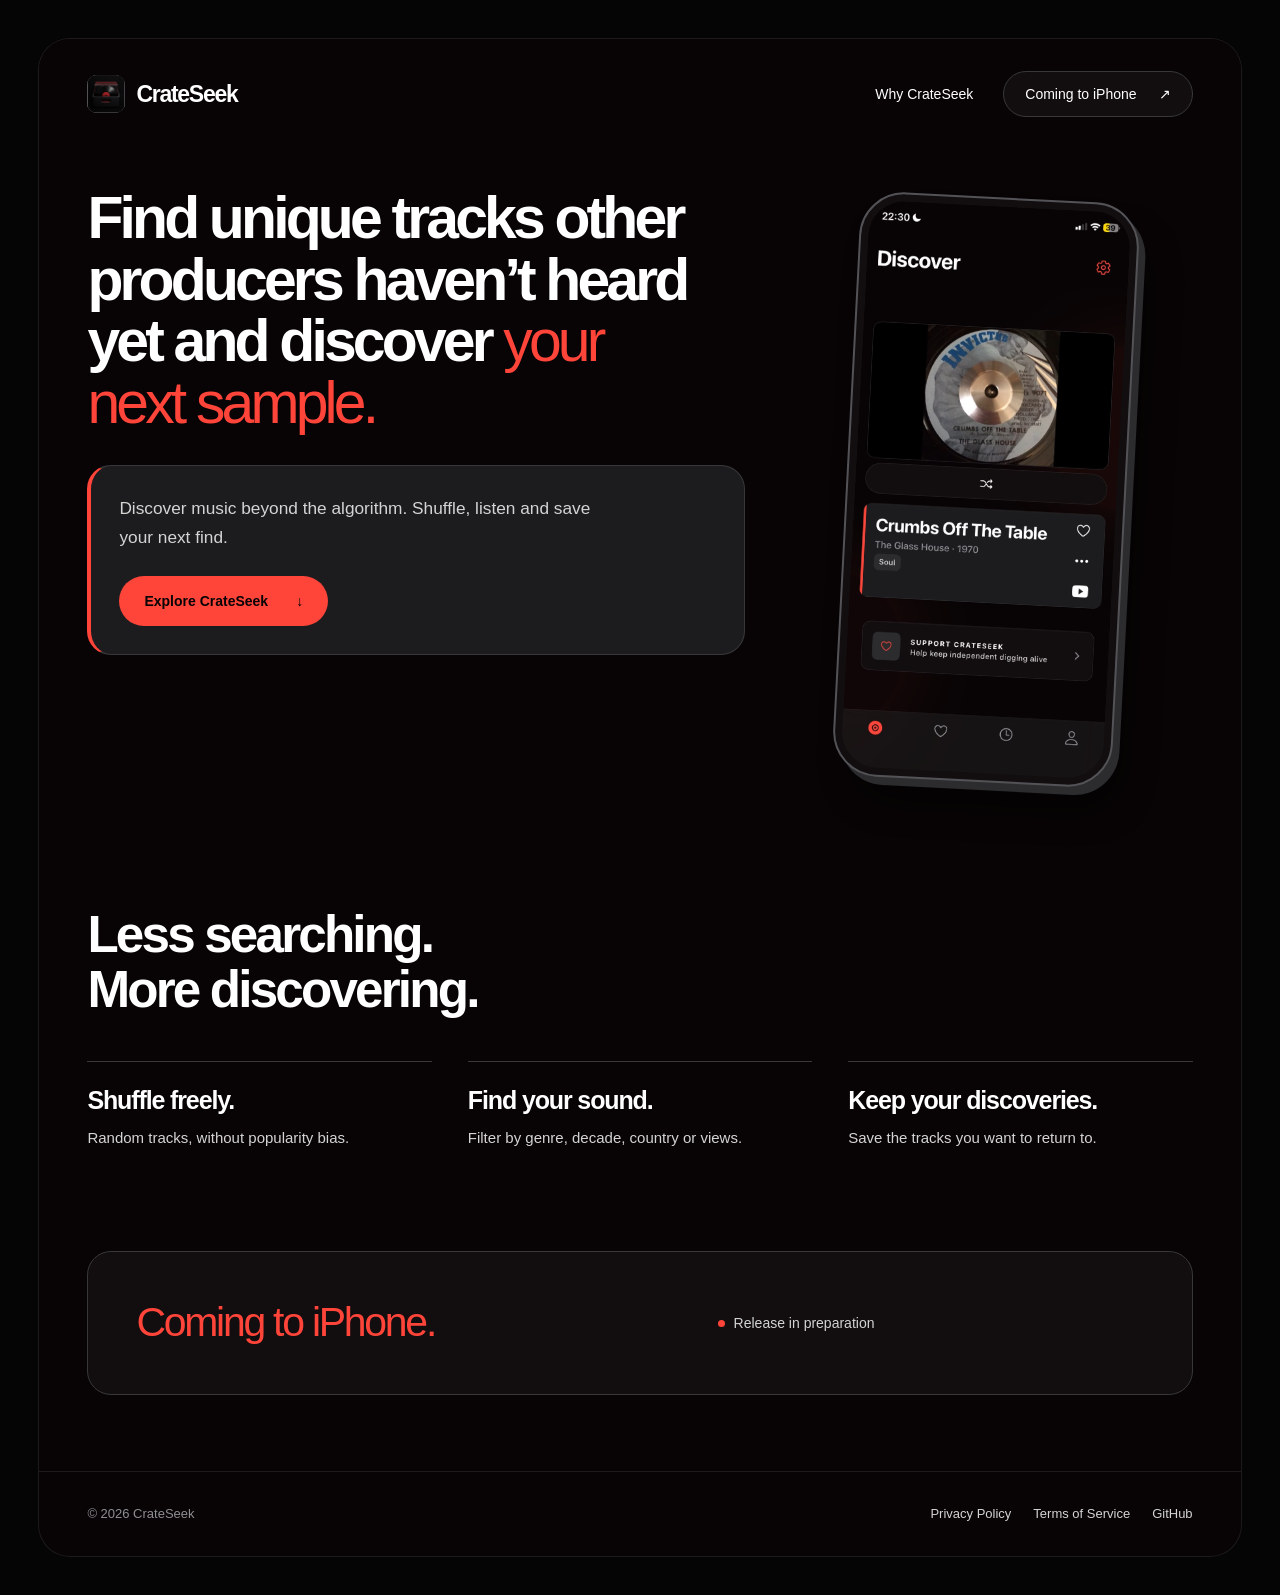
==== index.html @ 4b27d601 "feat: publish CrateSeek website" ====
<!doctype html>
<html lang="en">
<head>
  <meta charset="utf-8">
  <meta name="viewport" content="width=device-width, initial-scale=1">
  <meta name="theme-color" content="#080405">
  <meta name="description" content="CrateSeek is a random-first sample discovery app for music producers. Dig through playable music without popularity bias.">
  <meta property="og:title" content="CrateSeek — Find tracks other producers have not heard yet">
  <meta property="og:description" content="Random-first sample discovery for producers. Playable tracks, no popularity bias, fewer repeats.">
  <meta property="og:type" content="website">
  <meta property="og:url" content="https://xanderstiekema-alt.github.io/crateseek-site/">
  <meta property="og:image" content="https://xanderstiekema-alt.github.io/crateseek-site/assets/og.png">
  <meta name="twitter:card" content="summary_large_image">
  <title>CrateSeek — Sample discovery without popularity bias</title>
  <link rel="icon" href="assets/favicon.png">
  <link rel="stylesheet" href="site.css">
  <link rel="stylesheet" href="landing.css">
</head>
<body class="landing-page">
  <a class="skip-link" href="#main">Skip to content</a>
  <div class="page-frame">
  <header class="site-header">
    <nav class="nav shell" aria-label="Main navigation">
      <a class="brand" href="index.html" aria-label="CrateSeek home">
        <img src="assets/icon.png" alt="" width="38" height="38">
        <span>CrateSeek</span>
      </a>
      <div class="nav-links">
        <a href="#why">Why CrateSeek</a>
        <a class="nav-primary" href="#availability">Coming to iPhone <span aria-hidden="true">↗</span></a>
      </div>
    </nav>
  </header>

  <main id="main">
    <section class="hero shell">
      <div class="hero-heading">
        <h1>Find unique tracks other producers haven’t heard yet and discover <em>your next sample.</em></h1>
      </div>
      <div class="hero-details">
        <p class="lede">Discover music beyond the algorithm. Shuffle, listen and save your next find.</p>
        <div class="cta-row">
          <a class="button button-primary" href="#why">Explore CrateSeek <span aria-hidden="true">↓</span></a>
        </div>
      </div>

      <div class="hero-visual" aria-label="Preview of the CrateSeek discovery experience">
        <div class="phone">
          <div class="phone-screen">
            <img class="app-screenshot" src="assets/app-discover.jpeg" alt="CrateSeek Discover screen showing a playable soul track, shuffle, save and track-option controls" width="739" height="1600" fetchpriority="high">
          </div>
        </div>
      </div>
    </section>

    <section class="section" id="why">
      <div class="shell">
        <div class="section-heading">
          <h2>Less searching. More discovering.</h2>
        </div>
        <div class="feature-grid">
          <article class="feature-card"><h3>Shuffle freely.</h3><p>Random tracks, without popularity bias.</p></article>
          <article class="feature-card"><h3>Find your sound.</h3><p>Filter by genre, decade, country or views.</p></article>
          <article class="feature-card"><h3>Keep your discoveries.</h3><p>Save the tracks you want to return to.</p></article>
        </div>
      </div>
    </section>

    <section class="release-section shell" id="availability" aria-labelledby="release-title">
      <h2 id="release-title"><em>Coming to iPhone.</em></h2>
      <p class="release-status"><span class="status-dot" aria-hidden="true"></span> Release in preparation</p>
    </section>
  </main>

  <footer class="site-footer">
    <div class="footer-row shell">
      <span>© 2026 CrateSeek</span>
      <div class="footer-links"><a href="privacy.html">Privacy Policy</a><a href="terms.html">Terms of Service</a><a href="https://github.com/xanderstiekema-alt/crateseek-site">GitHub</a></div>
    </div>
  </footer>
  </div>
</body>
</html>
---- site.css ----
:root {
  color-scheme: dark;
  --background: #050505;
  --surface: #141414;
  --surface-raised: #202020;
  --text: #ffffff;
  --secondary: #d4d4d4;
  --muted: #929292;
  --line: rgba(255, 255, 255, 0.16);
  --line-soft: rgba(255, 255, 255, 0.085);
  --accent: #ff453a;
  --max-width: 1180px;
  font-family: Inter, ui-sans-serif, -apple-system, BlinkMacSystemFont, "Segoe UI", sans-serif;
  background: var(--background);
  color: var(--text);
}

* { box-sizing: border-box; }
html { scroll-behavior: smooth; }
body { margin: 0; min-width: 320px; background: var(--background); color: var(--text); }
img { display: block; max-width: 100%; }
a { color: inherit; }
a:focus-visible { outline: 3px solid var(--accent); outline-offset: 4px; }

.skip-link {
  position: fixed;
  left: 16px;
  top: -80px;
  z-index: 100;
  border-radius: 10px;
  background: var(--text);
  color: var(--background);
  padding: 12px 16px;
  font-weight: 800;
  transition: top 180ms ease;
}
.skip-link:focus { top: 16px; }

.shell { width: min(calc(100% - 40px), var(--max-width)); margin-inline: auto; }
.site-header {
  position: sticky;
  top: 0;
  z-index: 20;
  border-bottom: 1px solid var(--line-soft);
  background: rgba(5, 5, 5, 0.82);
  backdrop-filter: blur(18px);
}
.nav { min-height: 72px; display: flex; align-items: center; justify-content: space-between; gap: 24px; }
.brand { display: inline-flex; align-items: center; gap: 11px; text-decoration: none; font-size: 18px; font-weight: 800; letter-spacing: -0.03em; }
.brand img { width: 38px; height: 38px; border-radius: 11px; }
.nav-links { display: flex; align-items: center; gap: 8px; }
.nav-links a { min-height: 44px; display: inline-flex; align-items: center; padding: 0 12px; border-radius: 10px; color: var(--secondary); text-decoration: none; font-size: 14px; font-weight: 700; }
.nav-links a:hover { background: var(--surface); color: var(--text); }

.hero { min-height: calc(100vh - 72px); display: grid; grid-template-columns: minmax(0, 1.05fr) minmax(320px, .95fr); align-items: center; gap: clamp(44px, 7vw, 100px); padding-block: 72px; }
.eyebrow { margin: 0 0 18px; color: var(--accent); font-size: 12px; font-weight: 800; letter-spacing: .16em; text-transform: uppercase; }
h1, h2, h3, p { margin-top: 0; }
h1 { max-width: 760px; margin-bottom: 24px; font-size: clamp(48px, 7vw, 92px); line-height: .95; letter-spacing: -.065em; }
.lede { max-width: 620px; margin-bottom: 32px; color: var(--secondary); font-size: clamp(18px, 2vw, 22px); line-height: 1.6; }
.cta-row { display: flex; flex-wrap: wrap; gap: 12px; }
.button { min-height: 50px; display: inline-flex; align-items: center; justify-content: center; gap: 9px; border: 1px solid transparent; border-radius: 14px; padding: 0 20px; text-decoration: none; font-weight: 800; transition: transform 180ms ease, background 180ms ease, border-color 180ms ease; }
.button:hover { transform: translateY(-2px); }
.button-primary { background: var(--text); color: var(--background); }
.button-secondary { border-color: var(--line); background: rgba(255,255,255,.04); color: var(--text); }
.availability { margin-top: 16px; color: var(--muted); font-size: 13px; }

.hero-visual { position: relative; min-height: 640px; display: grid; place-items: center; }
.hero-glow { position: absolute; inset: 15% 0; border-radius: 50%; background: rgba(255, 69, 58, .15); filter: blur(90px); }
.phone { position: relative; width: min(100%, 354px); padding: 10px; border: 1px solid rgba(255,255,255,.25); border-radius: 52px; background: #080808; box-shadow: 0 42px 100px rgba(0,0,0,.7); transform: rotate(2.5deg); }
.phone-screen { position: relative; aspect-ratio: 739 / 1600; overflow: hidden; border-radius: 42px; background: #090909; }
.phone-screen > .app-screenshot { width: 100%; height: 100%; object-fit: cover; }

.section { padding-block: 110px; border-top: 1px solid var(--line-soft); }
.section-heading { max-width: 760px; margin-bottom: 50px; }
.section h2 { margin-bottom: 18px; font-size: clamp(38px, 5vw, 64px); line-height: 1; letter-spacing: -.05em; }
.section-intro { color: var(--secondary); font-size: 18px; line-height: 1.7; }
.feature-grid { display: grid; grid-template-columns: repeat(3, 1fr); gap: 16px; }
.feature-card { min-height: 280px; display: flex; flex-direction: column; justify-content: space-between; border: 1px solid var(--line); border-radius: 24px; padding: 26px; background: linear-gradient(145deg, var(--surface-raised), var(--surface)); }
.feature-number { color: var(--accent); font-size: 13px; font-weight: 800; letter-spacing: .12em; }
.feature-card h3 { margin-bottom: 10px; font-size: 26px; letter-spacing: -.035em; }
.feature-card p { margin-bottom: 0; color: var(--secondary); line-height: 1.65; }
.manifesto { display: grid; grid-template-columns: 1fr 1fr; gap: 24px; align-items: stretch; }
.product-proof { min-height: 560px; display: flex; flex-direction: column; justify-content: center; gap: 12px; overflow: hidden; border: 1px solid var(--line); border-radius: 28px; padding: clamp(28px, 5vw, 58px); background: radial-gradient(circle at 20% 0%, rgba(255,69,58,.16), transparent 38%), #0b0809; }
.product-proof .eyebrow { margin-bottom: 12px; }
.proof-row { min-height: 82px; display: grid; grid-template-columns: 38px 1fr; align-items: center; gap: 14px; border: 1px solid var(--line); border-radius: 18px; padding: 16px 18px; background: rgba(255,255,255,.045); }
.proof-row span { color: var(--accent); font-size: 12px; font-weight: 900; letter-spacing: .12em; }
.proof-row strong { font-size: 17px; line-height: 1.35; }
.manifesto-copy { display: flex; flex-direction: column; justify-content: center; border-radius: 28px; padding: clamp(32px, 6vw, 72px); background: var(--surface); }
.manifesto-copy blockquote { margin: 0; font-size: clamp(30px, 4vw, 52px); font-weight: 800; line-height: 1.08; letter-spacing: -.045em; }
.manifesto-copy p { margin: 28px 0 0; color: var(--secondary); line-height: 1.7; }

.legal-page main { padding-block: 72px 110px; }
.legal-hero { max-width: 820px; padding: 40px 0 52px; }
.legal-hero h1 { font-size: clamp(46px, 7vw, 78px); }
.updated { color: var(--muted); font-size: 14px; }
.legal-layout { display: grid; grid-template-columns: 230px minmax(0, 760px); gap: clamp(36px, 8vw, 110px); align-items: start; }
.legal-nav { position: sticky; top: 106px; display: grid; gap: 4px; }
.legal-nav a { padding: 9px 12px; border-radius: 8px; color: var(--muted); text-decoration: none; font-size: 14px; }
.legal-nav a:hover { background: var(--surface); color: var(--text); }
.legal-copy section { scroll-margin-top: 105px; margin-bottom: 46px; }
.legal-copy h2 { margin-bottom: 16px; font-size: 28px; letter-spacing: -.035em; }
.legal-copy p, .legal-copy li { color: var(--secondary); font-size: 16px; line-height: 1.75; }
.legal-copy ul { padding-left: 22px; }
.notice { border-left: 3px solid var(--accent); padding: 16px 20px; background: rgba(255,69,58,.08); color: var(--secondary); line-height: 1.65; }

.site-footer { border-top: 1px solid var(--line-soft); padding-block: 34px; }
.footer-row { display: flex; align-items: center; justify-content: space-between; gap: 24px; color: var(--muted); font-size: 13px; }
.footer-links { display: flex; flex-wrap: wrap; gap: 18px; }
.footer-links a { min-height: 44px; display: inline-flex; align-items: center; color: var(--secondary); text-decoration: none; }
.footer-links a:hover { color: var(--text); }

@media (max-width: 820px) {
  .hero { min-height: auto; grid-template-columns: 1fr; padding-top: 58px; }
  .hero-visual { min-height: 580px; }
  .feature-grid, .manifesto { grid-template-columns: 1fr; }
  .feature-card { min-height: 220px; }
  .legal-layout { grid-template-columns: 1fr; }
  .legal-nav { position: static; grid-template-columns: repeat(2, 1fr); border: 1px solid var(--line); border-radius: 16px; padding: 8px; }
}

@media (max-width: 560px) {
  .shell { width: min(calc(100% - 28px), var(--max-width)); }
  .nav-links a:not(.nav-primary) { display: none; }
  .hero { padding-block: 48px 72px; }
  .hero-visual { min-height: 525px; }
  .phone { width: 294px; border-radius: 44px; }
  .phone-screen { border-radius: 35px; }
  .section { padding-block: 78px; }
  .product-proof { min-height: auto; }
  .footer-row { align-items: flex-start; flex-direction: column; }
}

@media (prefers-reduced-motion: reduce) {
  html { scroll-behavior: auto; }
  *, *::before, *::after { transition-duration: .01ms !important; animation-duration: .01ms !important; }
  .phone { transform: none; }
}
---- landing.css ----
/* Match the active Discover screen's calendar palette in src/theme/colors.ts. */
.landing-page {
  color-scheme: dark;
  --background: #050505;
  --page-background: #080405;
  --surface: #1c1c1e;
  --surface-raised: #2c2c2e;
  --control-surface: #120e0f;
  --text: #ffffff;
  --secondary: #d4d4d4;
  --muted: #8e8e93;
  --line: #38383a;
  --line-soft: rgba(255, 255, 255, .085);
  --accent: #ff453a;
  --accent-text: var(--accent);
  --accent-soft: rgba(255, 69, 58, .07);
  --max-width: 1220px;
  padding: clamp(12px, 3vw, 48px);
  font-family: -apple-system, BlinkMacSystemFont, "Segoe UI", Helvetica, Arial, sans-serif;
  -webkit-font-smoothing: antialiased;
}

.landing-page ::selection { background: var(--accent); color: var(--page-background); }
.page-frame { max-width: 1440px; margin-inline: auto; background: var(--page-background); border: 1px solid var(--line-soft); border-radius: 32px; overflow: clip; }
.landing-page .shell { width: min(calc(100% - 96px), var(--max-width)); }
.landing-page .site-header { position: relative; background: var(--page-background); border: 0; backdrop-filter: none; }
.landing-page .nav { min-height: 110px; gap: 24px; }
.landing-page .brand { font-size: 23px; font-weight: 650; letter-spacing: -.055em; }
.landing-page .brand img { border-radius: 10px; }
.landing-page .nav-links { gap: 26px; }
.landing-page .nav-links a { padding: 0 4px; color: var(--text); font-weight: 500; }
.landing-page .nav-links a:hover { background: transparent; color: var(--accent-text); }
.landing-page .nav-links .nav-primary { gap: 22px; padding: 0 21px; min-height: 46px; border: 1px solid var(--line); background: var(--control-surface); border-radius: 28px; }
.landing-page .nav-links .nav-primary:hover { background: var(--accent-soft); border-color: var(--accent-text); }
.landing-page a { transition: color 180ms ease, background 180ms ease, border-color 180ms ease; }
.landing-page section[id] { scroll-margin-top: 30px; }

.landing-page .hero {
  position: relative;
  isolation: isolate;
  width: calc(100% - 32px);
  max-width: none;
  min-height: auto;
  display: grid;
  grid-template-columns: minmax(0, 1.35fr) minmax(0, .85fr);
  grid-template-rows: auto 1fr;
  align-items: start;
  gap: 0 34px;
  padding: 38px 32px 0;
}
.hero-heading { padding-bottom: 32px; }
.status-dot { display: inline-block; width: 7px; height: 7px; flex: 0 0 7px; background: var(--accent); border-radius: 50%; }
.landing-page h1 { margin: 0; max-width: 730px; font-size: clamp(42px, 4.6vw, 68px); line-height: 1.045; letter-spacing: -.065em; font-weight: 650; text-wrap: pretty; }
.landing-page em { font-weight: 400; font-style: normal; color: var(--accent-text); }
.hero-details { grid-column: 1; grid-row: 2; align-self: start; padding: 28px; background: var(--surface); border: 1px solid var(--line); border-left: 4px solid var(--accent); border-radius: 24px; }
.landing-page .lede { max-width: 490px; color: var(--secondary); font-size: clamp(16px, 1.35vw, 19px); line-height: 1.65; margin-bottom: 25px; }
.landing-page .button { min-height: 50px; border-radius: 28px; padding: 0 24px; font-size: 14px; font-weight: 600; }
.landing-page .button-primary { color: var(--page-background); background: var(--accent); gap: 28px; }
.landing-page .button-primary:hover { background: var(--text); transform: none; }
.landing-page .hero-visual { grid-column: 2; grid-row: 1 / 3; align-self: end; min-height: 0; display: flex; align-items: center; flex-direction: column; padding: 10px 0 24px; }
.landing-page .phone { width: min(100%, 280px); padding: 7px; border: 2px solid #535357; border-radius: 45px; background: var(--control-surface); transform: rotate(3deg); box-shadow: 7px 8px 0 var(--surface-raised), 16px 28px 38px -14px rgba(0, 0, 0, .8); }
.landing-page .phone-screen { border-radius: 36px; }

.landing-page .section { border: 0; padding-block: 100px; }
.landing-page .section-heading { max-width: 690px; margin-bottom: 44px; }
.landing-page h2 { font-weight: 600; letter-spacing: -.055em; text-wrap: balance; }
.landing-page .section h2 { font-size: clamp(36px, 4vw, 54px); line-height: 1.08; }
.landing-page .feature-grid { gap: 36px; }
.landing-page .feature-card { min-height: 0; padding: 24px 0 0; background: none; border: 0; border-top: 1px solid var(--line); border-radius: 0; gap: 0; justify-content: flex-start; }
.landing-page .feature-card h3 { font-size: 25px; line-height: 1.16; font-weight: 600; letter-spacing: -.045em; }
.landing-page .feature-card p { font-size: 15px; line-height: 1.75; }
.release-section { display: grid; grid-template-columns: 1.2fr 1fr; align-items: center; gap: 70px; border-radius: 24px; border: 1px solid var(--line); background: var(--control-surface); padding: 48px; margin-bottom: 76px; }
.release-status { display: flex; align-items: center; gap: 9px; margin: 0; color: var(--secondary); font-size: 14px; }
.release-section h2 { margin: 0; font-size: clamp(32px, 3.2vw, 46px); line-height: 1.1; }
.landing-page .site-footer { padding-block: 20px; }
.landing-page .footer-links { gap: 22px; }

@media (min-width: 1500px) {
  .landing-page .hero { padding-inline: 70px; }
}
@media (max-width: 1100px) {
  .landing-page .shell { width: calc(100% - 64px); }
  .landing-page .nav-links { gap: 16px; }
  .landing-page .hero { width: calc(100% - 24px); padding-inline: 20px; column-gap: 24px; grid-template-columns: 1.2fr .85fr; }
  .landing-page h1 { font-size: clamp(39px, 4.6vw, 51px); }
  .landing-page .phone { width: min(100%, 260px); }
  .hero-details { padding: 24px; }
  .landing-page .feature-grid { gap: 24px; }
  .release-section { padding: 32px; gap: 32px; }
}
@media (max-width: 760px) {
  .landing-page { padding: 12px; }
  .page-frame { border-radius: 24px; }
  .landing-page .shell { width: calc(100% - 40px); }
  .landing-page .nav { min-height: 88px; gap: 12px; }
  .landing-page .brand { gap: 8px; font-size: 20px; }
  .landing-page .brand img { width: 32px; height: 32px; }
  .landing-page .nav-links a:not(.nav-primary) { display: none; }
  .landing-page .nav-links .nav-primary { font-size: 12px; gap: 12px; padding-inline: 14px; }
  .landing-page .hero { width: calc(100% - 16px); grid-template-columns: 1fr; padding: 28px 12px 0; gap: 0; }
  .hero-heading { padding-bottom: 16px; }
  .landing-page h1 { max-width: 590px; font-size: clamp(36px, 6.8vw, 52px); line-height: 1.07; }
  .hero-details { grid-row: 2; padding: 20px; border-radius: 18px; }
  .landing-page .lede { max-width: 560px; font-size: 16px; }
  .landing-page .hero-visual { grid-column: 1; grid-row: 3; padding: 28px 16px 24px; }
  .landing-page .phone { width: min(calc(100% - 18px), 265px); transform: rotate(2deg); border-radius: 40px; }
  .landing-page .phone-screen { border-radius: 31px; }
  .landing-page .section { padding-block: 64px; }
  .landing-page .section-heading { margin-bottom: 30px; }
  .landing-page .feature-grid { grid-template-columns: 1fr; gap: 26px; }
  .landing-page .feature-card { min-height: 0; gap: 0; }
  .release-section { grid-template-columns: 1fr; padding: 28px 24px; gap: 28px; margin-bottom: 48px; }
  .landing-page .footer-row { align-items: flex-start; flex-direction: column; gap: 8px; }
  .landing-page .footer-links { gap: 18px; }
}
@media (prefers-reduced-motion: reduce) {
  .landing-page .phone { transform: none; }
}
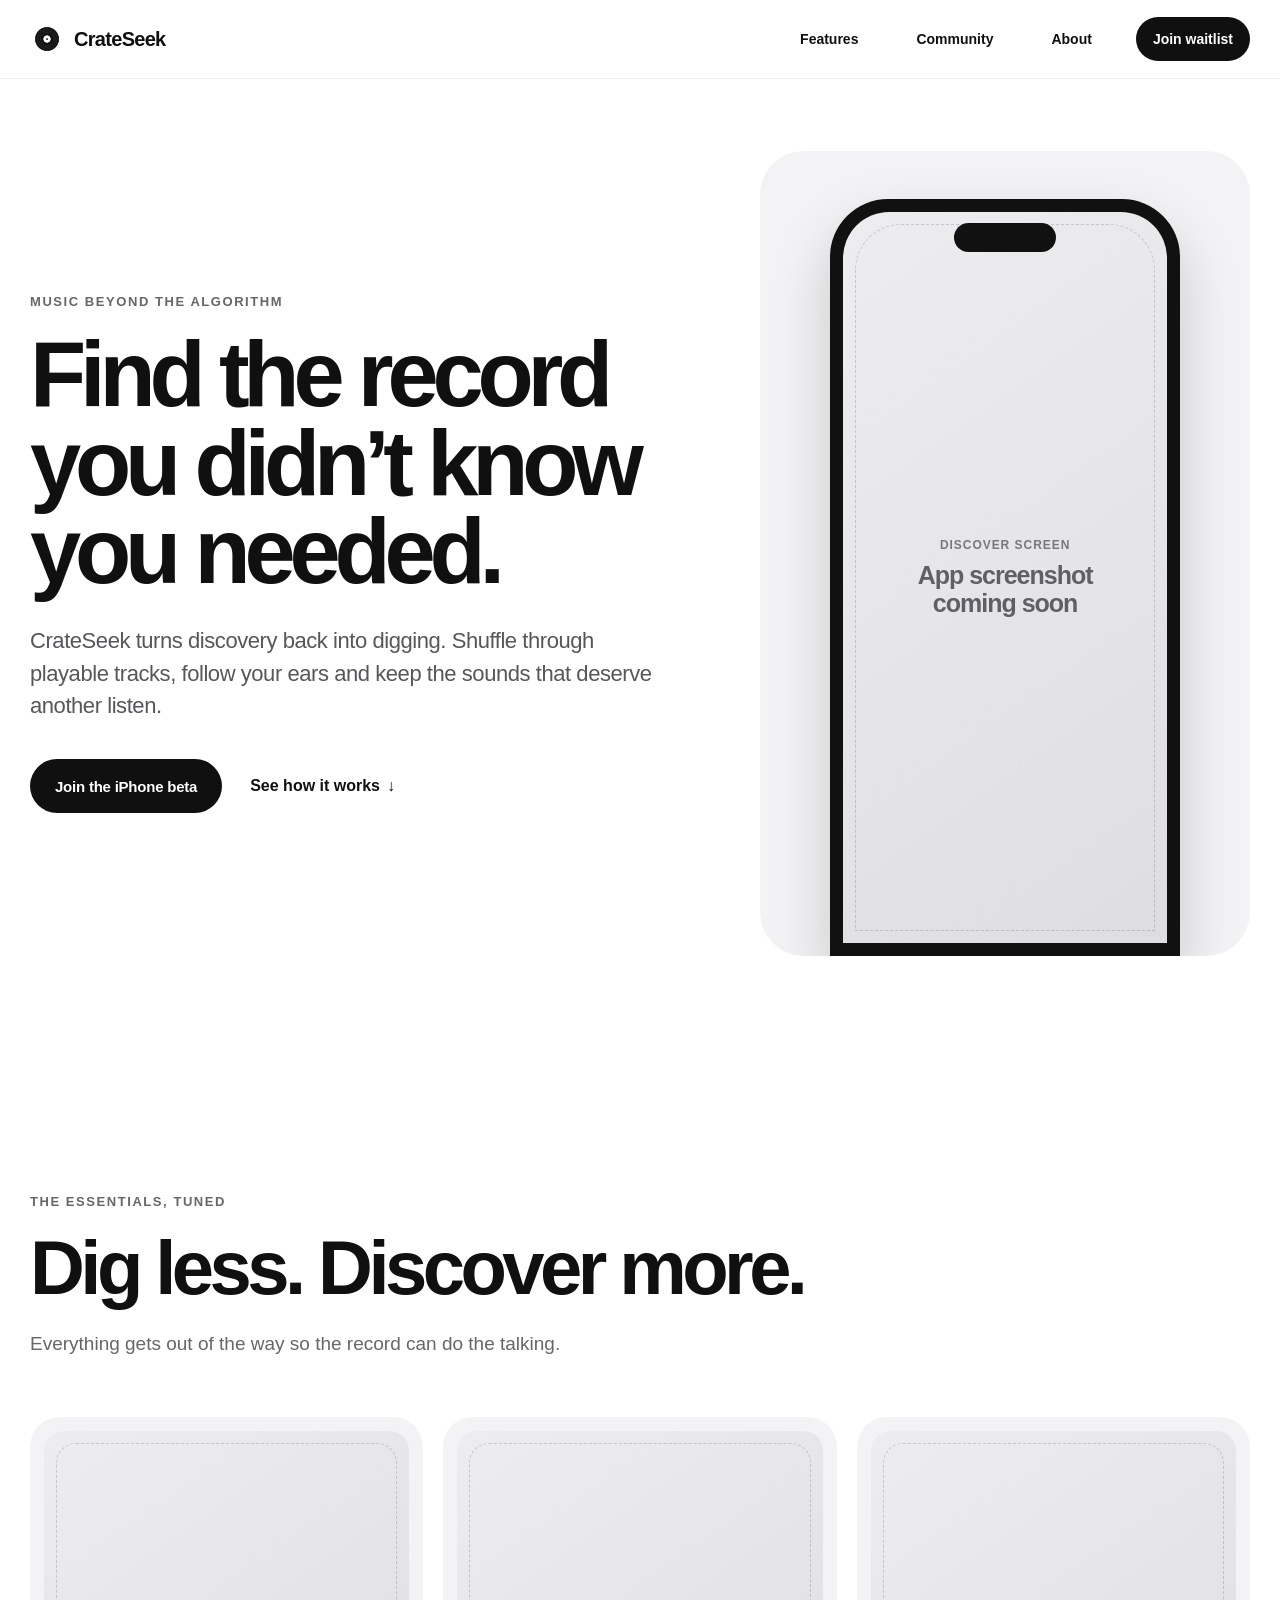
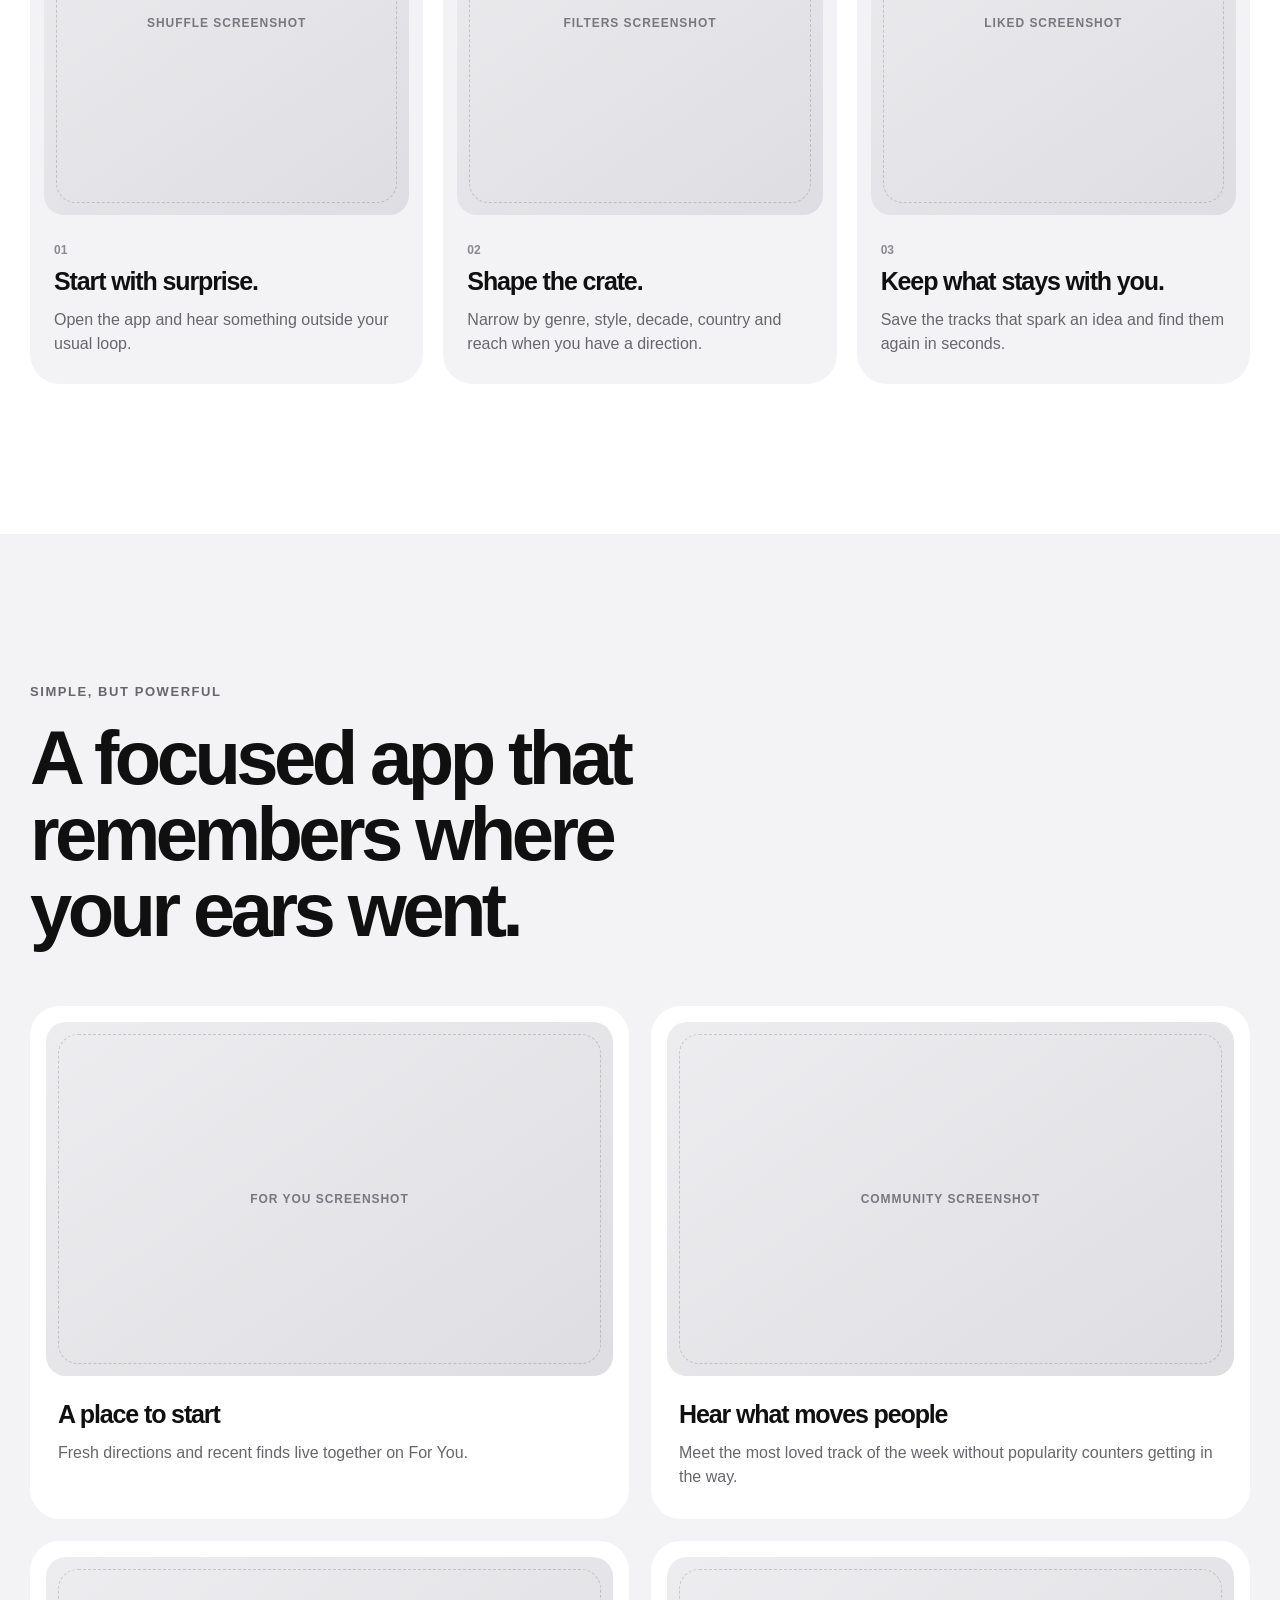
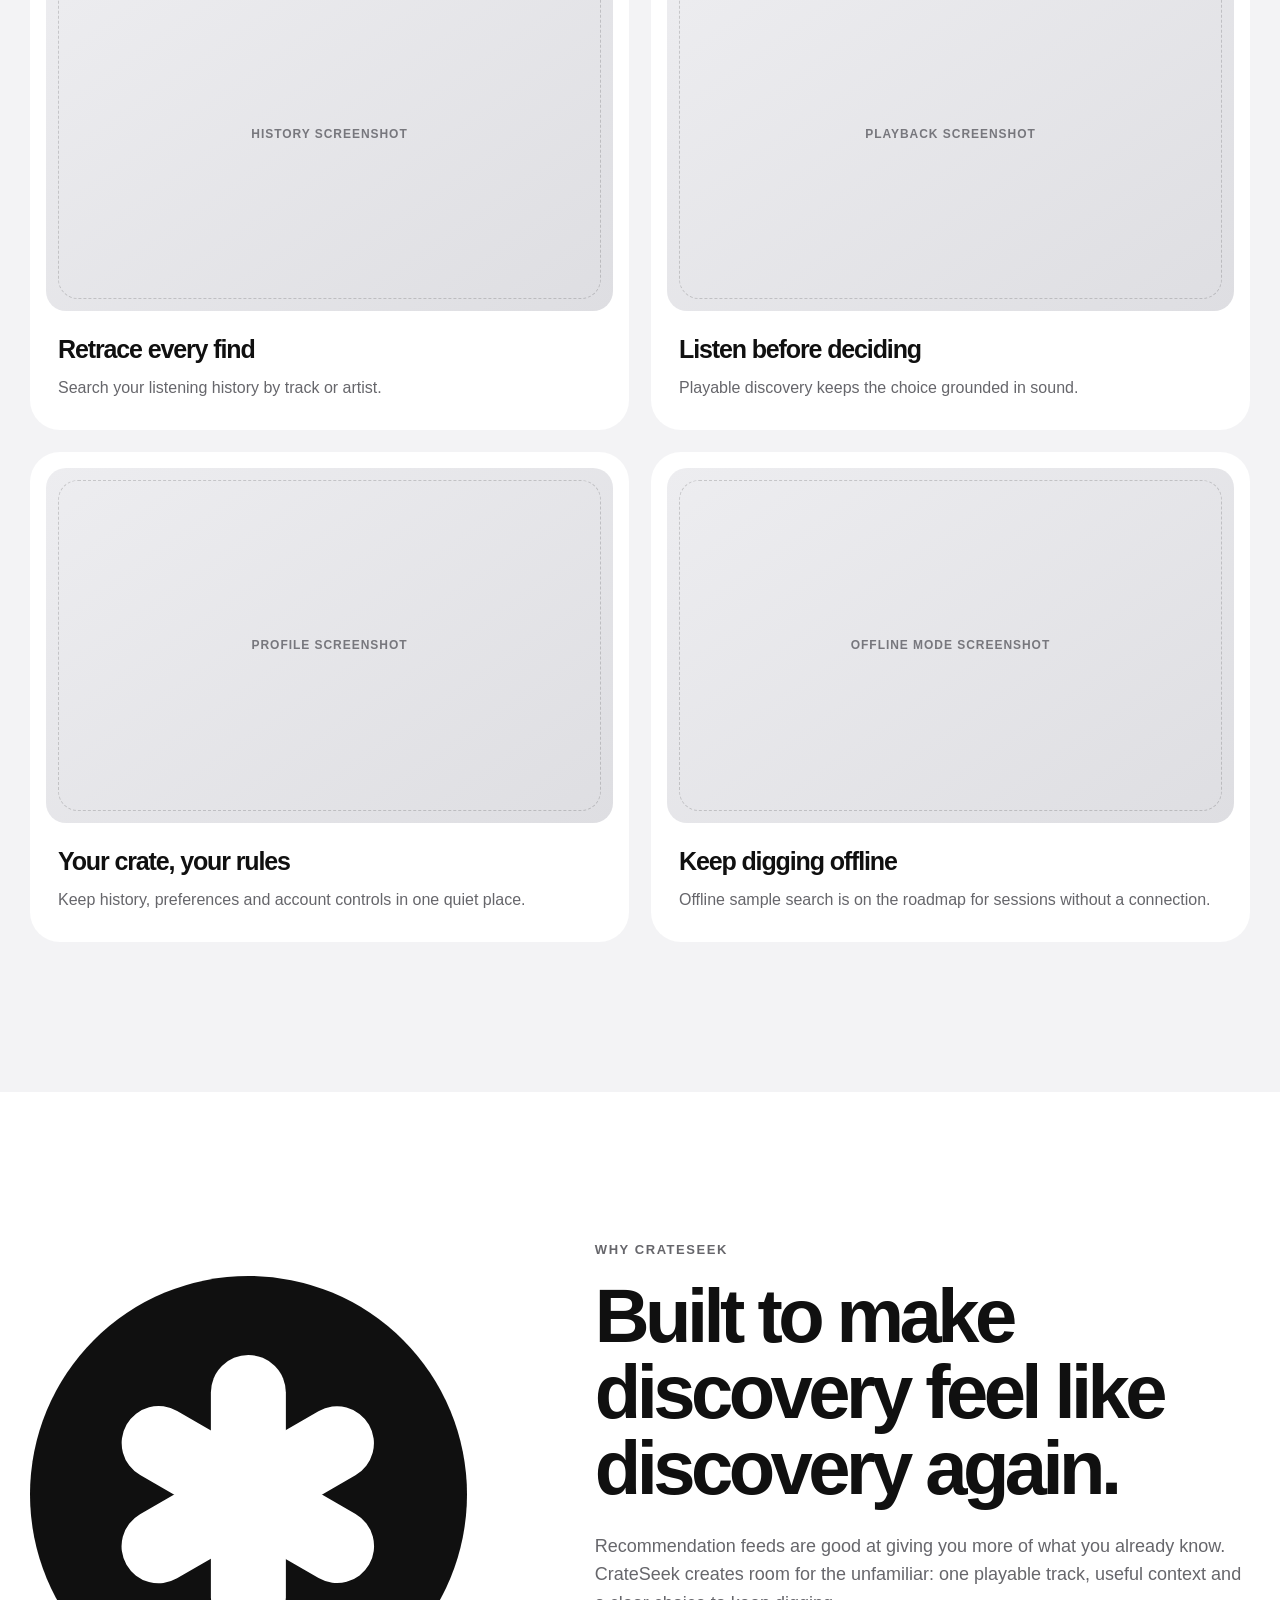
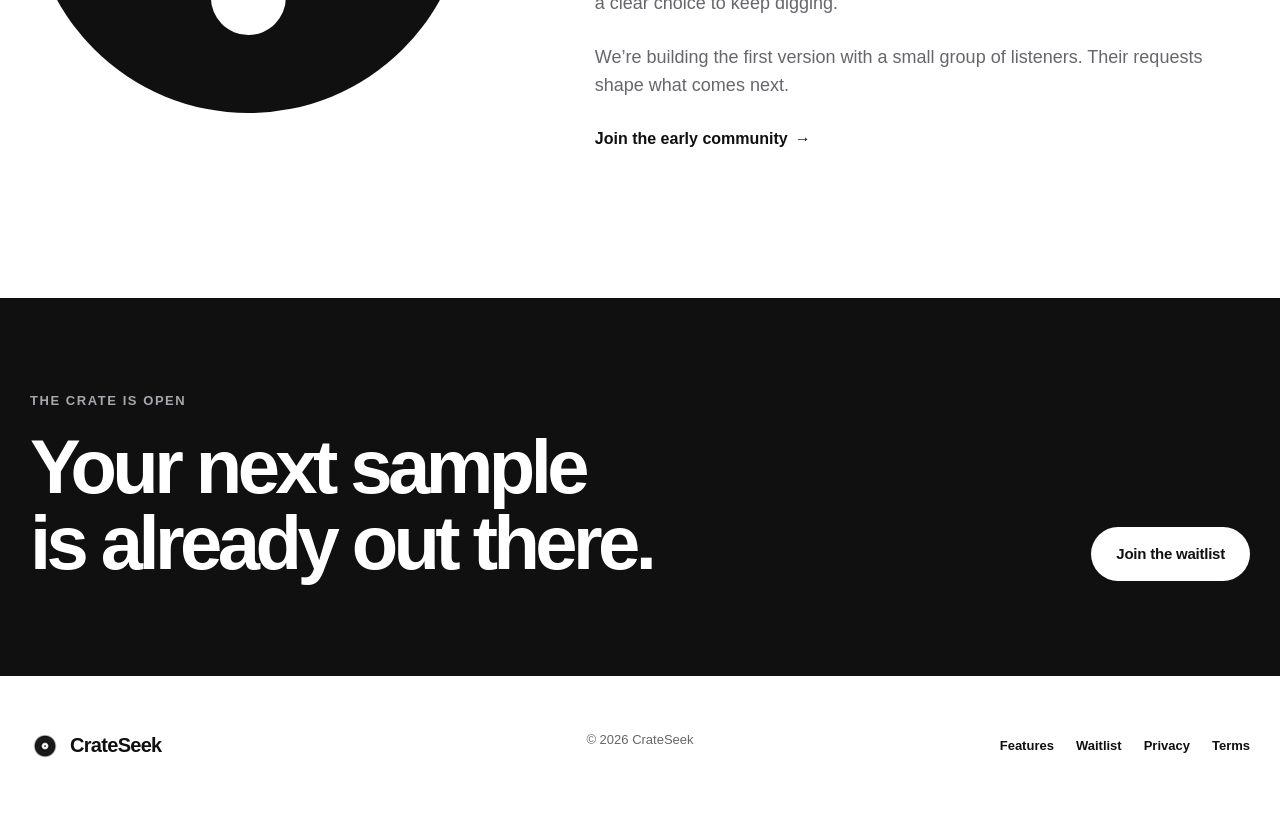
==== commit d33dc5a3: "docs: sync site with the light redesign and disclose AdMob ads Brings the published site in line wit" ====
--- a/index.html
+++ b/index.html
@@ -3,81 +3,126 @@
 <head>
   <meta charset="utf-8">
   <meta name="viewport" content="width=device-width, initial-scale=1">
-  <meta name="theme-color" content="#080405">
-  <meta name="description" content="CrateSeek is a random-first sample discovery app for music producers. Dig through playable music without popularity bias.">
-  <meta property="og:title" content="CrateSeek — Find tracks other producers have not heard yet">
-  <meta property="og:description" content="Random-first sample discovery for producers. Playable tracks, no popularity bias, fewer repeats.">
+  <meta name="theme-color" content="#ffffff">
+  <meta name="description" content="CrateSeek helps you discover playable tracks, follow your ears and save the sounds worth sampling.">
+  <meta property="og:title" content="CrateSeek — Find what the algorithm missed">
+  <meta property="og:description" content="A focused music discovery app for curious ears.">
   <meta property="og:type" content="website">
   <meta property="og:url" content="https://xanderstiekema-alt.github.io/crateseek-site/">
-  <meta property="og:image" content="https://xanderstiekema-alt.github.io/crateseek-site/assets/og.png">
+  <meta property="og:image" content="https://xanderstiekema-alt.github.io/crateseek-site/assets/og-mono.png">
   <meta name="twitter:card" content="summary_large_image">
-  <title>CrateSeek — Sample discovery without popularity bias</title>
-  <link rel="icon" href="assets/favicon.png">
+  <title>CrateSeek — Find what the algorithm missed</title>
+  <link rel="icon" href="assets/favicon-app-v2.png" type="image/png">
   <link rel="stylesheet" href="site.css">
-  <link rel="stylesheet" href="landing.css">
+  <link rel="stylesheet" href="product.css">
 </head>
-<body class="landing-page">
+<body class="product-page">
   <a class="skip-link" href="#main">Skip to content</a>
-  <div class="page-frame">
-  <header class="site-header">
-    <nav class="nav shell" aria-label="Main navigation">
+
+  <header class="product-header">
+    <nav class="product-nav shell" aria-label="Main navigation">
       <a class="brand" href="index.html" aria-label="CrateSeek home">
-        <img src="assets/icon.png" alt="" width="38" height="38">
+        <img src="assets/favicon-app-v2.png" width="34" height="34" alt="">
         <span>CrateSeek</span>
       </a>
       <div class="nav-links">
-        <a href="#why">Why CrateSeek</a>
-        <a class="nav-primary" href="#availability">Coming to iPhone <span aria-hidden="true">↗</span></a>
+        <a href="#features">Features</a>
+        <a href="#community">Community</a>
+        <a href="#about">About</a>
+        <a class="nav-cta" href="waitlist.html">Join waitlist</a>
       </div>
     </nav>
   </header>
 
   <main id="main">
-    <section class="hero shell">
-      <div class="hero-heading">
-        <h1>Find unique tracks other producers haven’t heard yet and discover <em>your next sample.</em></h1>
-      </div>
-      <div class="hero-details">
-        <p class="lede">Discover music beyond the algorithm. Shuffle, listen and save your next find.</p>
-        <div class="cta-row">
-          <a class="button button-primary" href="#why">Explore CrateSeek <span aria-hidden="true">↓</span></a>
+    <section class="product-hero shell" aria-labelledby="hero-title">
+      <div class="hero-copy">
+        <p class="eyebrow">Music beyond the algorithm</p>
+        <h1 id="hero-title">Find the record you didn’t know you needed.</h1>
+        <p class="hero-lede">CrateSeek turns discovery back into digging. Shuffle through playable tracks, follow your ears and keep the sounds that deserve another listen.</p>
+        <div class="hero-actions">
+          <a class="button button-primary" href="waitlist.html">Join the iPhone beta</a>
+          <a class="text-link" href="#features">See how it works <span aria-hidden="true">↓</span></a>
         </div>
       </div>
 
-      <div class="hero-visual" aria-label="Preview of the CrateSeek discovery experience">
-        <div class="phone">
-          <div class="phone-screen">
-            <img class="app-screenshot" src="assets/app-discover.jpeg" alt="CrateSeek Discover screen showing a playable soul track, shuffle, save and track-option controls" width="739" height="1600" fetchpriority="high">
+      <div class="hero-stage" aria-label="A CrateSeek app screenshot will be placed here">
+        <div class="placeholder-phone">
+          <div class="placeholder-island"></div>
+          <div class="shot-placeholder shot-placeholder-phone">
+            <span class="placeholder-kicker">Discover screen</span>
+            <strong>App screenshot<br>coming soon</strong>
           </div>
         </div>
       </div>
     </section>
 
-    <section class="section" id="why">
+    <section class="section essentials" id="features" aria-labelledby="essentials-title">
       <div class="shell">
         <div class="section-heading">
-          <h2>Less searching. More discovering.</h2>
+          <p class="eyebrow">The essentials, tuned</p>
+          <h2 id="essentials-title">Dig less. Discover more.</h2>
+          <p>Everything gets out of the way so the record can do the talking.</p>
         </div>
-        <div class="feature-grid">
-          <article class="feature-card"><h3>Shuffle freely.</h3><p>Random tracks, without popularity bias.</p></article>
-          <article class="feature-card"><h3>Find your sound.</h3><p>Filter by genre, decade, country or views.</p></article>
-          <article class="feature-card"><h3>Keep your discoveries.</h3><p>Save the tracks you want to return to.</p></article>
+
+        <div class="three-grid">
+          <article class="feature-card">
+            <div class="shot-placeholder shot-placeholder-square"><span>Shuffle screenshot</span></div>
+            <div class="feature-copy"><span>01</span><h3>Start with surprise.</h3><p>Open the app and hear something outside your usual loop.</p></div>
+          </article>
+          <article class="feature-card">
+            <div class="shot-placeholder shot-placeholder-square"><span>Filters screenshot</span></div>
+            <div class="feature-copy"><span>02</span><h3>Shape the crate.</h3><p>Narrow by genre, style, decade, country and reach when you have a direction.</p></div>
+          </article>
+          <article class="feature-card">
+            <div class="shot-placeholder shot-placeholder-square"><span>Liked screenshot</span></div>
+            <div class="feature-copy"><span>03</span><h3>Keep what stays with you.</h3><p>Save the tracks that spark an idea and find them again in seconds.</p></div>
+          </article>
         </div>
       </div>
     </section>
 
-    <section class="release-section shell" id="availability" aria-labelledby="release-title">
-      <h2 id="release-title"><em>Coming to iPhone.</em></h2>
-      <p class="release-status"><span class="status-dot" aria-hidden="true"></span> Release in preparation</p>
+    <section class="section feature-field" id="community" aria-labelledby="feature-field-title">
+      <div class="shell">
+        <div class="section-heading narrow">
+          <p class="eyebrow">Simple, but powerful</p>
+          <h2 id="feature-field-title">A focused app that remembers where your ears went.</h2>
+        </div>
+
+        <div class="feature-grid">
+          <article class="detail-card"><div class="shot-placeholder shot-placeholder-wide"><span>For You screenshot</span></div><h3>A place to start</h3><p>Fresh directions and recent finds live together on For You.</p></article>
+          <article class="detail-card"><div class="shot-placeholder shot-placeholder-wide"><span>Community screenshot</span></div><h3>Hear what moves people</h3><p>Meet the most loved track of the week without popularity counters getting in the way.</p></article>
+          <article class="detail-card"><div class="shot-placeholder shot-placeholder-wide"><span>History screenshot</span></div><h3>Retrace every find</h3><p>Search your listening history by track or artist.</p></article>
+          <article class="detail-card"><div class="shot-placeholder shot-placeholder-wide"><span>Playback screenshot</span></div><h3>Listen before deciding</h3><p>Playable discovery keeps the choice grounded in sound.</p></article>
+          <article class="detail-card"><div class="shot-placeholder shot-placeholder-wide"><span>Profile screenshot</span></div><h3>Your crate, your rules</h3><p>Keep history, preferences and account controls in one quiet place.</p></article>
+          <article class="detail-card"><div class="shot-placeholder shot-placeholder-wide"><span>Offline mode screenshot</span></div><h3>Keep digging offline</h3><p>Offline sample search is on the roadmap for sessions without a connection.</p></article>
+        </div>
+      </div>
+    </section>
+
+    <section class="section story shell" id="about" aria-labelledby="story-title">
+      <div class="story-mark" aria-hidden="true"><span></span><span></span><span></span></div>
+      <div class="story-copy">
+        <p class="eyebrow">Why CrateSeek</p>
+        <h2 id="story-title">Built to make discovery feel like discovery again.</h2>
+        <p>Recommendation feeds are good at giving you more of what you already know. CrateSeek creates room for the unfamiliar: one playable track, useful context and a clear choice to keep digging.</p>
+        <p>We’re building the first version with a small group of listeners. Their requests shape what comes next.</p>
+        <a class="text-link" href="waitlist.html">Join the early community <span aria-hidden="true">→</span></a>
+      </div>
+    </section>
+
+    <section class="final-cta">
+      <div class="shell final-cta-inner">
+        <div><p class="eyebrow">The crate is open</p><h2>Your next sample is already out there.</h2></div>
+        <a class="button button-light" href="waitlist.html">Join the waitlist</a>
+      </div>
     </section>
   </main>
 
-  <footer class="site-footer">
-    <div class="footer-row shell">
-      <span>© 2026 CrateSeek</span>
-      <div class="footer-links"><a href="privacy.html">Privacy Policy</a><a href="terms.html">Terms of Service</a><a href="https://github.com/xanderstiekema-alt/crateseek-site">GitHub</a></div>
-    </div>
+  <footer class="product-footer shell">
+    <a class="brand" href="index.html"><img src="assets/favicon-app-v2.png" width="30" height="30" alt=""><span>CrateSeek</span></a>
+    <p>© 2026 CrateSeek</p>
+    <div><a href="#features">Features</a><a href="waitlist.html">Waitlist</a><a href="privacy.html">Privacy</a><a href="terms.html">Terms</a></div>
   </footer>
-  </div>
 </body>
 </html>
--- a/site.css
+++ b/site.css
@@ -1,18 +1,25 @@
 :root {
-  color-scheme: dark;
-  --background: #050505;
-  --surface: #141414;
-  --surface-raised: #202020;
-  --text: #ffffff;
-  --secondary: #d4d4d4;
-  --muted: #929292;
-  --line: rgba(255, 255, 255, 0.16);
-  --line-soft: rgba(255, 255, 255, 0.085);
-  --accent: #ff453a;
+  color-scheme: light;
+  --background: #ffffff;
+  --surface: #f5f5f7;
+  --surface-raised: #ebebef;
+  --surface-pressed: #e5e5ea;
+  --text: #111111;
+  --secondary: #3c3c43;
+  --muted: #6e6e73;
+  --line: #e5e5ea;
+  --line-soft: #f0f0f2;
+  --accent: #111111;
+  --on-accent: #ffffff;
+  --ease-out: cubic-bezier(.23, 1, .32, 1);
   --max-width: 1180px;
-  font-family: Inter, ui-sans-serif, -apple-system, BlinkMacSystemFont, "Segoe UI", sans-serif;
+  font-family: -apple-system, BlinkMacSystemFont, "SF Pro Display", "SF Pro Text", "Segoe UI", sans-serif;
   background: var(--background);
   color: var(--text);
+  font-synthesis: none;
+  -webkit-font-smoothing: antialiased;
+  text-rendering: optimizeLegibility;
+  font-optical-sizing: auto;
 }
 
 * { box-sizing: border-box; }
@@ -20,18 +27,20 @@
 body { margin: 0; min-width: 320px; background: var(--background); color: var(--text); }
 img { display: block; max-width: 100%; }
 a { color: inherit; }
-a:focus-visible { outline: 3px solid var(--accent); outline-offset: 4px; }
+a:focus-visible, button:focus-visible { outline: 3px solid var(--accent); outline-offset: 4px; }
+::selection { background: var(--text); color: var(--background); }
 
 .skip-link {
   position: fixed;
   left: 16px;
   top: -80px;
   z-index: 100;
-  border-radius: 10px;
+  border-radius: 12px;
   background: var(--text);
   color: var(--background);
   padding: 12px 16px;
-  font-weight: 800;
+  font-weight: 700;
+  text-decoration: none;
   transition: top 180ms ease;
 }
 .skip-link:focus { top: 16px; }
@@ -41,97 +50,83 @@
   position: sticky;
   top: 0;
   z-index: 20;
-  border-bottom: 1px solid var(--line-soft);
-  background: rgba(5, 5, 5, 0.82);
-  backdrop-filter: blur(18px);
+  background: rgba(255, 255, 255, .82);
+  backdrop-filter: saturate(180%) blur(20px);
+  -webkit-backdrop-filter: saturate(180%) blur(20px);
+  box-shadow: 0 10px 30px rgba(17, 17, 17, .045);
 }
 .nav { min-height: 72px; display: flex; align-items: center; justify-content: space-between; gap: 24px; }
-.brand { display: inline-flex; align-items: center; gap: 11px; text-decoration: none; font-size: 18px; font-weight: 800; letter-spacing: -0.03em; }
-.brand img { width: 38px; height: 38px; border-radius: 11px; }
-.nav-links { display: flex; align-items: center; gap: 8px; }
-.nav-links a { min-height: 44px; display: inline-flex; align-items: center; padding: 0 12px; border-radius: 10px; color: var(--secondary); text-decoration: none; font-size: 14px; font-weight: 700; }
+.brand { min-height: 44px; display: inline-flex; align-items: center; text-decoration: none; font-size: 23px; font-weight: 800; letter-spacing: -.055em; }
+.nav-links { display: flex; align-items: center; gap: 6px; }
+.nav-links a { min-height: 44px; display: inline-flex; align-items: center; padding: 0 14px; border-radius: 22px; color: var(--secondary); text-decoration: none; font-size: 14px; font-weight: 600; transition: color 180ms var(--ease-out), background-color 180ms var(--ease-out), transform 180ms var(--ease-out); }
 .nav-links a:hover { background: var(--surface); color: var(--text); }
+.nav-links .nav-primary { background: var(--accent); color: var(--on-accent); }
+.nav-links .nav-primary:hover { background: #2c2c2e; color: var(--on-accent); transform: translateY(-1px); }
+.nav-links a:active, .brand:active { transform: scale(.97); transition-duration: 100ms; }
 
-.hero { min-height: calc(100vh - 72px); display: grid; grid-template-columns: minmax(0, 1.05fr) minmax(320px, .95fr); align-items: center; gap: clamp(44px, 7vw, 100px); padding-block: 72px; }
-.eyebrow { margin: 0 0 18px; color: var(--accent); font-size: 12px; font-weight: 800; letter-spacing: .16em; text-transform: uppercase; }
 h1, h2, h3, p { margin-top: 0; }
-h1 { max-width: 760px; margin-bottom: 24px; font-size: clamp(48px, 7vw, 92px); line-height: .95; letter-spacing: -.065em; }
-.lede { max-width: 620px; margin-bottom: 32px; color: var(--secondary); font-size: clamp(18px, 2vw, 22px); line-height: 1.6; }
-.cta-row { display: flex; flex-wrap: wrap; gap: 12px; }
-.button { min-height: 50px; display: inline-flex; align-items: center; justify-content: center; gap: 9px; border: 1px solid transparent; border-radius: 14px; padding: 0 20px; text-decoration: none; font-weight: 800; transition: transform 180ms ease, background 180ms ease, border-color 180ms ease; }
-.button:hover { transform: translateY(-2px); }
-.button-primary { background: var(--text); color: var(--background); }
-.button-secondary { border-color: var(--line); background: rgba(255,255,255,.04); color: var(--text); }
-.availability { margin-top: 16px; color: var(--muted); font-size: 13px; }
+h1, h2, h3 { text-wrap: balance; }
+.eyebrow { margin: 0 0 16px; color: var(--muted); font-size: 11px; line-height: 16px; font-weight: 800; letter-spacing: .14em; text-transform: uppercase; }
+.lede { max-width: 620px; margin-bottom: 32px; color: var(--secondary); font-size: clamp(18px, 2vw, 22px); line-height: 1.55; }
 
-.hero-visual { position: relative; min-height: 640px; display: grid; place-items: center; }
-.hero-glow { position: absolute; inset: 15% 0; border-radius: 50%; background: rgba(255, 69, 58, .15); filter: blur(90px); }
-.phone { position: relative; width: min(100%, 354px); padding: 10px; border: 1px solid rgba(255,255,255,.25); border-radius: 52px; background: #080808; box-shadow: 0 42px 100px rgba(0,0,0,.7); transform: rotate(2.5deg); }
-.phone-screen { position: relative; aspect-ratio: 739 / 1600; overflow: hidden; border-radius: 42px; background: #090909; }
-.phone-screen > .app-screenshot { width: 100%; height: 100%; object-fit: cover; }
-
-.section { padding-block: 110px; border-top: 1px solid var(--line-soft); }
-.section-heading { max-width: 760px; margin-bottom: 50px; }
-.section h2 { margin-bottom: 18px; font-size: clamp(38px, 5vw, 64px); line-height: 1; letter-spacing: -.05em; }
-.section-intro { color: var(--secondary); font-size: 18px; line-height: 1.7; }
-.feature-grid { display: grid; grid-template-columns: repeat(3, 1fr); gap: 16px; }
-.feature-card { min-height: 280px; display: flex; flex-direction: column; justify-content: space-between; border: 1px solid var(--line); border-radius: 24px; padding: 26px; background: linear-gradient(145deg, var(--surface-raised), var(--surface)); }
-.feature-number { color: var(--accent); font-size: 13px; font-weight: 800; letter-spacing: .12em; }
-.feature-card h3 { margin-bottom: 10px; font-size: 26px; letter-spacing: -.035em; }
-.feature-card p { margin-bottom: 0; color: var(--secondary); line-height: 1.65; }
-.manifesto { display: grid; grid-template-columns: 1fr 1fr; gap: 24px; align-items: stretch; }
-.product-proof { min-height: 560px; display: flex; flex-direction: column; justify-content: center; gap: 12px; overflow: hidden; border: 1px solid var(--line); border-radius: 28px; padding: clamp(28px, 5vw, 58px); background: radial-gradient(circle at 20% 0%, rgba(255,69,58,.16), transparent 38%), #0b0809; }
-.product-proof .eyebrow { margin-bottom: 12px; }
-.proof-row { min-height: 82px; display: grid; grid-template-columns: 38px 1fr; align-items: center; gap: 14px; border: 1px solid var(--line); border-radius: 18px; padding: 16px 18px; background: rgba(255,255,255,.045); }
-.proof-row span { color: var(--accent); font-size: 12px; font-weight: 900; letter-spacing: .12em; }
-.proof-row strong { font-size: 17px; line-height: 1.35; }
-.manifesto-copy { display: flex; flex-direction: column; justify-content: center; border-radius: 28px; padding: clamp(32px, 6vw, 72px); background: var(--surface); }
-.manifesto-copy blockquote { margin: 0; font-size: clamp(30px, 4vw, 52px); font-weight: 800; line-height: 1.08; letter-spacing: -.045em; }
-.manifesto-copy p { margin: 28px 0 0; color: var(--secondary); line-height: 1.7; }
+.button { min-height: 50px; display: inline-flex; align-items: center; justify-content: center; gap: 12px; border: 1px solid transparent; border-radius: 25px; padding: 0 22px; text-decoration: none; font-size: 15px; font-weight: 700; transition: transform 180ms var(--ease-out), background-color 180ms var(--ease-out), border-color 180ms var(--ease-out); }
+.button:hover { transform: translateY(-1px); }
+.button-primary { background: var(--accent); color: var(--on-accent); }
+.button-primary:hover { background: #2c2c2e; }
+.button:active { transform: scale(.97); transition-duration: 100ms; }
+.button-secondary { border-color: var(--line); background: var(--surface); color: var(--text); }
 
 .legal-page main { padding-block: 72px 110px; }
 .legal-hero { max-width: 820px; padding: 40px 0 52px; }
-.legal-hero h1 { font-size: clamp(46px, 7vw, 78px); }
+.legal-hero h1 { margin-bottom: 20px; font-size: clamp(46px, 7vw, 78px); line-height: .98; letter-spacing: -.06em; }
 .updated { color: var(--muted); font-size: 14px; }
 .legal-layout { display: grid; grid-template-columns: 230px minmax(0, 760px); gap: clamp(36px, 8vw, 110px); align-items: start; }
-.legal-nav { position: sticky; top: 106px; display: grid; gap: 4px; }
-.legal-nav a { padding: 9px 12px; border-radius: 8px; color: var(--muted); text-decoration: none; font-size: 14px; }
-.legal-nav a:hover { background: var(--surface); color: var(--text); }
+.legal-nav { position: sticky; top: 96px; display: grid; gap: 4px; padding: 8px; border: 1px solid var(--line); border-radius: 16px; background: var(--surface); }
+.legal-nav a { min-height: 40px; display: flex; align-items: center; padding: 8px 12px; border-radius: 10px; color: var(--muted); text-decoration: none; font-size: 14px; transition: color 160ms ease, background-color 160ms ease; }
+.legal-nav a:hover { background: var(--background); color: var(--text); }
 .legal-copy section { scroll-margin-top: 105px; margin-bottom: 46px; }
 .legal-copy h2 { margin-bottom: 16px; font-size: 28px; letter-spacing: -.035em; }
 .legal-copy p, .legal-copy li { color: var(--secondary); font-size: 16px; line-height: 1.75; }
+.legal-copy strong { color: var(--text); }
+.legal-copy a { text-decoration-thickness: 1px; text-underline-offset: 3px; }
 .legal-copy ul { padding-left: 22px; }
-.notice { border-left: 3px solid var(--accent); padding: 16px 20px; background: rgba(255,69,58,.08); color: var(--secondary); line-height: 1.65; }
+.notice { border: 1px solid var(--line); border-left: 4px solid var(--accent); border-radius: 14px; padding: 18px 20px; background: var(--surface); color: var(--secondary); line-height: 1.65; }
 
-.site-footer { border-top: 1px solid var(--line-soft); padding-block: 34px; }
+.site-footer { border-top: 1px solid var(--line-soft); padding-block: 30px; }
 .footer-row { display: flex; align-items: center; justify-content: space-between; gap: 24px; color: var(--muted); font-size: 13px; }
-.footer-links { display: flex; flex-wrap: wrap; gap: 18px; }
-.footer-links a { min-height: 44px; display: inline-flex; align-items: center; color: var(--secondary); text-decoration: none; }
-.footer-links a:hover { color: var(--text); }
+.footer-links { display: flex; flex-wrap: wrap; gap: 10px; }
+.footer-links a { min-height: 44px; display: inline-flex; align-items: center; padding-inline: 8px; border-radius: 10px; color: var(--secondary); text-decoration: none; }
+.footer-links a:hover { background: var(--surface); color: var(--text); }
+
+.not-found { min-height: 100vh; display: grid; place-content: center; justify-items: center; padding-block: 48px; text-align: center; }
+.not-found h1 { max-width: 760px; margin-bottom: 22px; font-size: clamp(46px, 8vw, 78px); line-height: .98; letter-spacing: -.06em; }
+.mono-mark { position: relative; width: 82px; height: 82px; display: grid; place-items: center; margin-bottom: 24px; border-radius: 22px; background: var(--accent); }
+.mono-mark::before { content: ""; width: 42px; height: 42px; border: 3px solid var(--on-accent); border-radius: 50%; }
+.mono-mark span { position: absolute; width: 10px; height: 10px; border-radius: 50%; background: var(--on-accent); }
 
 @media (max-width: 820px) {
-  .hero { min-height: auto; grid-template-columns: 1fr; padding-top: 58px; }
-  .hero-visual { min-height: 580px; }
-  .feature-grid, .manifesto { grid-template-columns: 1fr; }
-  .feature-card { min-height: 220px; }
   .legal-layout { grid-template-columns: 1fr; }
-  .legal-nav { position: static; grid-template-columns: repeat(2, 1fr); border: 1px solid var(--line); border-radius: 16px; padding: 8px; }
+  .legal-nav { position: static; grid-template-columns: repeat(2, 1fr); }
 }
 
 @media (max-width: 560px) {
   .shell { width: min(calc(100% - 28px), var(--max-width)); }
   .nav-links a:not(.nav-primary) { display: none; }
-  .hero { padding-block: 48px 72px; }
-  .hero-visual { min-height: 525px; }
-  .phone { width: 294px; border-radius: 44px; }
-  .phone-screen { border-radius: 35px; }
-  .section { padding-block: 78px; }
-  .product-proof { min-height: auto; }
+  .legal-page main { padding-block: 40px 80px; }
+  .legal-hero { padding-top: 20px; }
   .footer-row { align-items: flex-start; flex-direction: column; }
 }
 
 @media (prefers-reduced-motion: reduce) {
   html { scroll-behavior: auto; }
-  *, *::before, *::after { transition-duration: .01ms !important; animation-duration: .01ms !important; }
-  .phone { transform: none; }
+  *, *::before, *::after { scroll-behavior: auto !important; transition-duration: .01ms !important; animation-duration: .01ms !important; }
 }
+
+@media (prefers-reduced-transparency: reduce) {
+  .site-header { background: #ffffff; backdrop-filter: none; -webkit-backdrop-filter: none; }
+}
+
+@media (prefers-contrast: more) {
+  :root { --line: #8e8e93; --muted: #48484a; }
+  .site-header { background: #ffffff; box-shadow: 0 0 0 1px var(--line); }
+}
--- a/product.css
+++ b/product.css
@@ -0,0 +1,117 @@
+:root {
+  --product-black: #101010;
+  --product-white: #ffffff;
+  --product-soft: #f3f3f5;
+  --product-mid: #e4e4e7;
+  --product-muted: #66666b;
+  --product-line: rgba(16, 16, 16, 0.1);
+}
+
+html { scroll-behavior: smooth; }
+body.product-page { margin: 0; overflow-x: hidden; background: var(--product-white); color: var(--product-black); }
+.product-page *, .product-page *::before, .product-page *::after { box-sizing: border-box; }
+.product-page .shell { width: min(1220px, calc(100% - 48px)); margin-inline: auto; }
+
+.product-header {
+  position: sticky;
+  z-index: 20;
+  top: 0;
+  background: rgba(255,255,255,.88);
+  border-bottom: 1px solid rgba(16,16,16,.06);
+  backdrop-filter: saturate(180%) blur(18px);
+  -webkit-backdrop-filter: saturate(180%) blur(18px);
+}
+.product-nav { min-height: 78px; display: flex; align-items: center; justify-content: space-between; }
+.product-page .brand { display: inline-flex; gap: 10px; align-items: center; color: var(--product-black); text-decoration: none; font-size: 20px; font-weight: 760; letter-spacing: -.035em; }
+.product-page .brand img { border-radius: 9px; }
+.nav-links { display: flex; align-items: center; gap: 30px; }
+.nav-links > a, .product-footer a { color: var(--product-black); text-decoration: none; font-size: 14px; font-weight: 600; }
+.nav-links .nav-cta { padding: 12px 17px; border-radius: 999px; background: var(--product-black); color: white; }
+
+.product-hero { min-height: calc(100vh - 78px); padding-block: 72px 88px; display: grid; grid-template-columns: minmax(0, 1fr) minmax(360px, .78fr); align-items: center; gap: clamp(52px, 8vw, 120px); }
+.hero-copy { max-width: 710px; }
+.eyebrow { margin: 0 0 20px; color: var(--product-muted); font-size: 13px; font-weight: 730; letter-spacing: .12em; text-transform: uppercase; }
+.hero-copy h1 { margin: 0; max-width: 760px; font-size: clamp(58px, 7.25vw, 92px); line-height: .96; letter-spacing: -.067em; font-weight: 790; }
+.hero-lede { max-width: 640px; margin: 30px 0 0; color: #56565b; font-size: clamp(18px, 2vw, 22px); line-height: 1.48; letter-spacing: -.02em; }
+.hero-actions { margin-top: 36px; display: flex; align-items: center; gap: 28px; flex-wrap: wrap; }
+.button { display: inline-flex; min-height: 54px; padding: 0 24px; align-items: center; justify-content: center; border-radius: 999px; text-decoration: none; font-weight: 720; letter-spacing: -.015em; }
+.button-primary { background: var(--product-black); color: white; }
+.text-link { display: inline-flex; align-items: center; gap: 7px; color: var(--product-black); font-weight: 690; text-decoration: none; }
+
+.hero-stage { min-height: 660px; padding: 48px 36px 0; display: flex; align-items: flex-end; justify-content: center; overflow: hidden; border-radius: 44px; background: var(--product-soft); }
+.placeholder-phone { position: relative; width: min(350px, 92%); aspect-ratio: 390 / 844; padding: 13px; border-radius: 58px 58px 0 0; background: #111; box-shadow: 0 28px 60px rgba(0,0,0,.18); }
+.placeholder-island { position: absolute; z-index: 2; top: 24px; left: 50%; width: 102px; height: 29px; border-radius: 999px; transform: translateX(-50%); background: #111; }
+.shot-placeholder { position: relative; display: flex; flex-direction: column; align-items: center; justify-content: center; gap: 10px; overflow: hidden; background: linear-gradient(145deg, #ededf0, #dedee2); color: #77777d; text-align: center; }
+.shot-placeholder::after { position: absolute; inset: 12px; content: ''; border: 1px dashed rgba(16,16,16,.17); border-radius: inherit; }
+.shot-placeholder span, .shot-placeholder strong { position: relative; z-index: 1; }
+.shot-placeholder span, .placeholder-kicker { font-size: 12px; font-weight: 720; letter-spacing: .08em; text-transform: uppercase; }
+.shot-placeholder strong { color: #5f5f65; font-size: 25px; line-height: 1.1; letter-spacing: -.04em; }
+.shot-placeholder-phone { width: 100%; height: 100%; border-radius: 46px 46px 0 0; }
+
+.section { padding-block: clamp(92px, 12vw, 150px); }
+.section-heading { max-width: 790px; margin-bottom: 58px; }
+.section-heading.narrow { max-width: 900px; }
+.section-heading h2, .story h2, .final-cta h2 { margin: 0; font-size: clamp(44px, 6vw, 76px); line-height: 1; letter-spacing: -.06em; }
+.section-heading > p:last-child { max-width: 610px; margin: 24px 0 0; color: var(--product-muted); font-size: 19px; line-height: 1.5; }
+.three-grid { display: grid; grid-template-columns: repeat(3, minmax(0, 1fr)); gap: 20px; }
+.feature-card { padding: 14px 14px 28px; border-radius: 30px; background: var(--product-soft); }
+.shot-placeholder-square { aspect-ratio: 1 / 1.05; border-radius: 20px; }
+.feature-copy { padding: 25px 10px 0; }
+.feature-copy > span { color: #8a8a90; font-size: 12px; font-weight: 700; }
+.feature-copy h3, .detail-card h3 { margin: 10px 0 0; font-size: 25px; line-height: 1.08; letter-spacing: -.045em; }
+.feature-copy p, .detail-card p { margin: 13px 0 0; color: var(--product-muted); line-height: 1.5; }
+
+.feature-field { background: var(--product-soft); }
+.feature-grid { display: grid; grid-template-columns: repeat(2, minmax(0, 1fr)); gap: 22px; }
+.detail-card { padding: 16px 16px 30px; border-radius: 30px; background: white; }
+.shot-placeholder-wide { aspect-ratio: 16 / 10; border-radius: 20px; }
+.detail-card h3, .detail-card p { margin-inline: 12px; }
+.detail-card h3 { margin-top: 25px; }
+
+.story { display: grid; grid-template-columns: .8fr 1.2fr; gap: clamp(60px, 10vw, 150px); align-items: center; }
+.story-mark { aspect-ratio: 1; position: relative; overflow: hidden; border-radius: 50%; background: var(--product-black); }
+.story-mark span { position: absolute; left: 50%; width: 17%; height: 64%; top: 18%; border-radius: 999px; background: white; transform-origin: center; }
+.story-mark span:nth-child(1) { transform: translateX(-50%) rotate(0deg); }
+.story-mark span:nth-child(2) { transform: translateX(-50%) rotate(60deg); }
+.story-mark span:nth-child(3) { transform: translateX(-50%) rotate(120deg); }
+.story-copy p:not(.eyebrow) { max-width: 660px; margin: 26px 0 0; color: var(--product-muted); font-size: 18px; line-height: 1.58; }
+.story-copy .text-link { margin-top: 30px; }
+
+.final-cta { padding-block: 95px; background: var(--product-black); color: white; }
+.final-cta-inner { display: flex; align-items: flex-end; justify-content: space-between; gap: 40px; }
+.final-cta .eyebrow { color: #a7a7ad; }
+.final-cta h2 { max-width: 810px; }
+.button-light { flex: 0 0 auto; background: white; color: var(--product-black); }
+.product-footer { min-height: 140px; display: grid; grid-template-columns: 1fr auto 1fr; align-items: center; gap: 24px; }
+.product-footer p { color: var(--product-muted); font-size: 13px; }
+.product-footer > div { display: flex; justify-content: flex-end; gap: 22px; }
+.product-footer > div a { font-size: 13px; }
+
+@media (hover: hover) and (prefers-reduced-motion: no-preference) {
+  .button, .nav-cta, .text-link { transition: transform 180ms ease, opacity 180ms ease; }
+  .button:hover, .nav-cta:hover { transform: translateY(-2px); }
+  .text-link:hover { opacity: .58; }
+}
+
+@media (max-width: 900px) {
+  .product-hero { grid-template-columns: 1fr; padding-top: 80px; }
+  .hero-stage { min-height: 600px; }
+  .story { grid-template-columns: 1fr; }
+  .story-mark { width: min(420px, 88vw); }
+  .final-cta-inner { align-items: flex-start; flex-direction: column; }
+}
+@media (max-width: 760px) {
+  .product-page .shell { width: min(100% - 32px, 1220px); }
+  .product-nav { min-height: 68px; }
+  .nav-links > a:not(.nav-cta) { display: none; }
+  .product-hero { min-height: auto; padding-block: 64px 72px; gap: 54px; }
+  .hero-copy h1 { font-size: clamp(50px, 15vw, 68px); }
+  .hero-stage { min-height: 510px; padding-inline: 20px; border-radius: 30px; }
+  .placeholder-phone { border-radius: 46px 46px 0 0; }
+  .shot-placeholder-phone { border-radius: 35px 35px 0 0; }
+  .three-grid, .feature-grid { grid-template-columns: 1fr; }
+  .section-heading { margin-bottom: 40px; }
+  .product-footer { padding-block: 38px; grid-template-columns: 1fr; }
+  .product-footer > div { justify-content: flex-start; flex-wrap: wrap; }
+}
+@media (prefers-reduced-motion: reduce) { html { scroll-behavior: auto; } }
